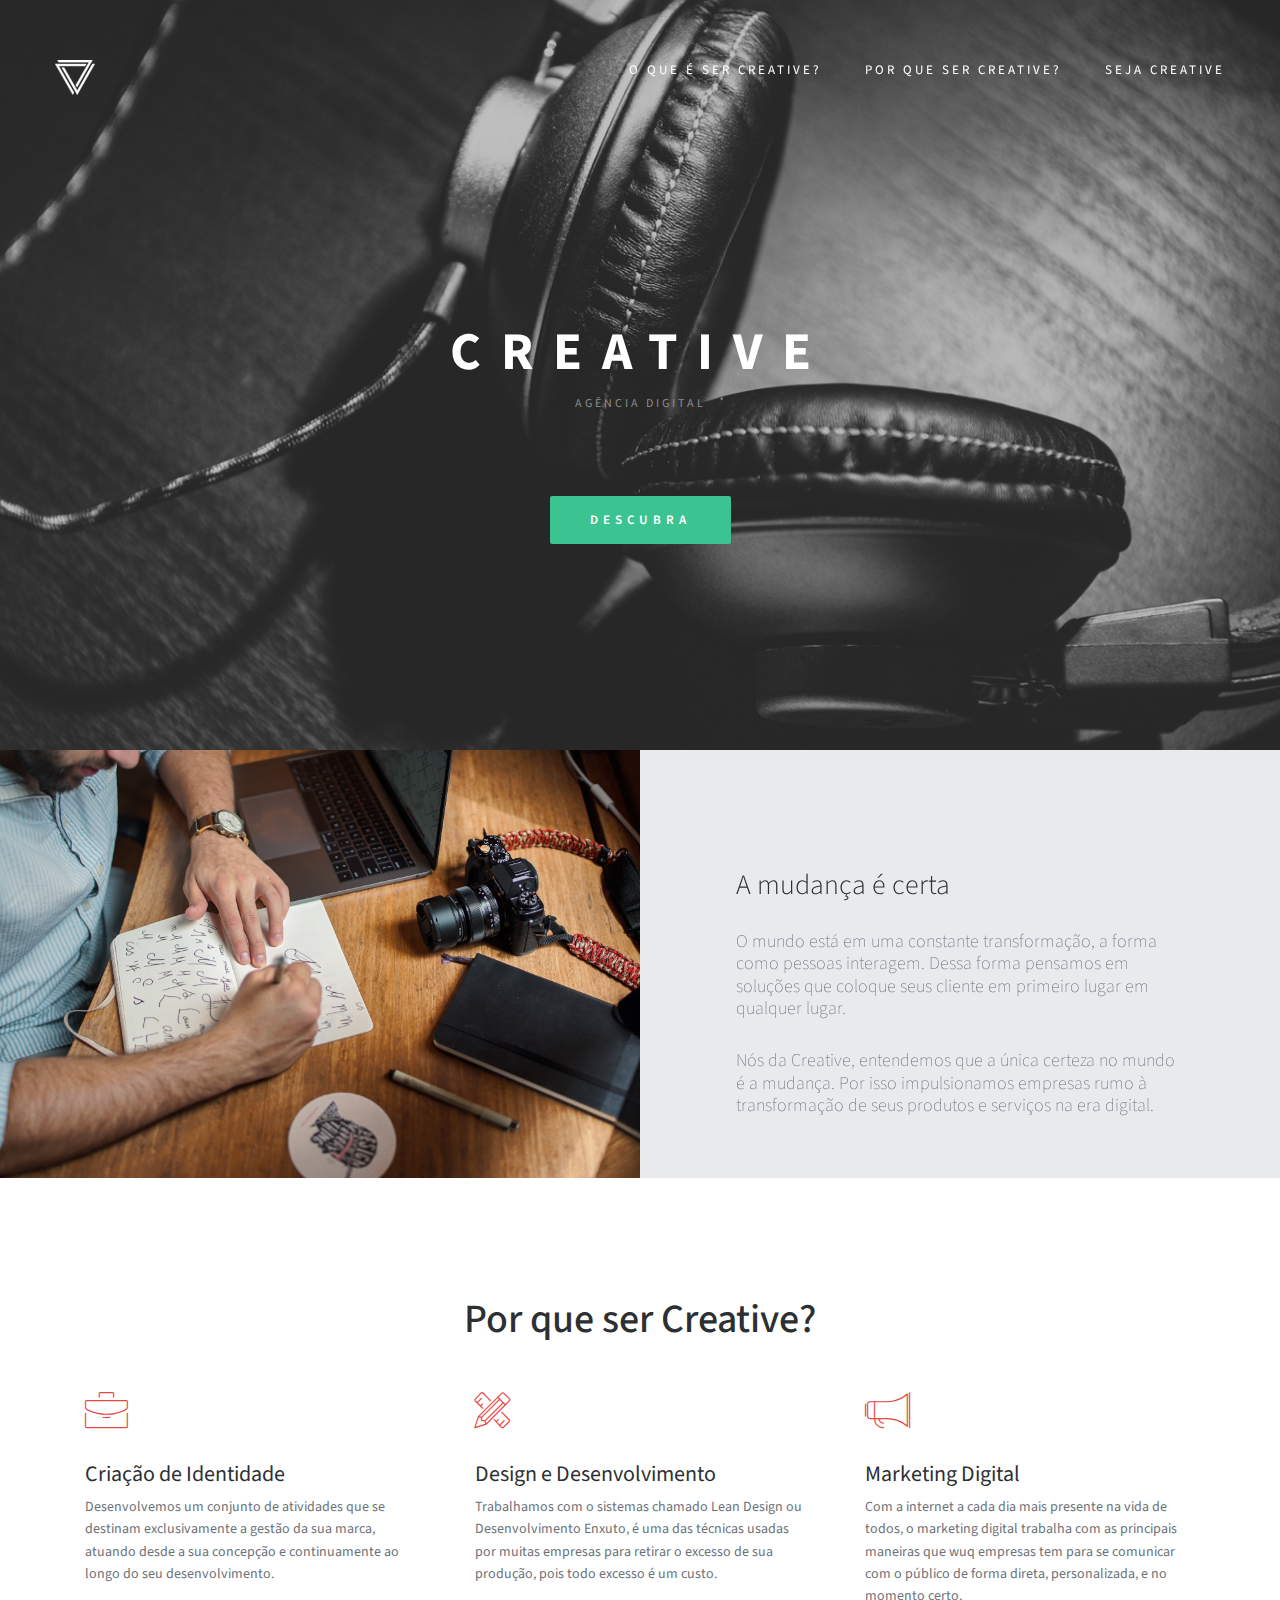
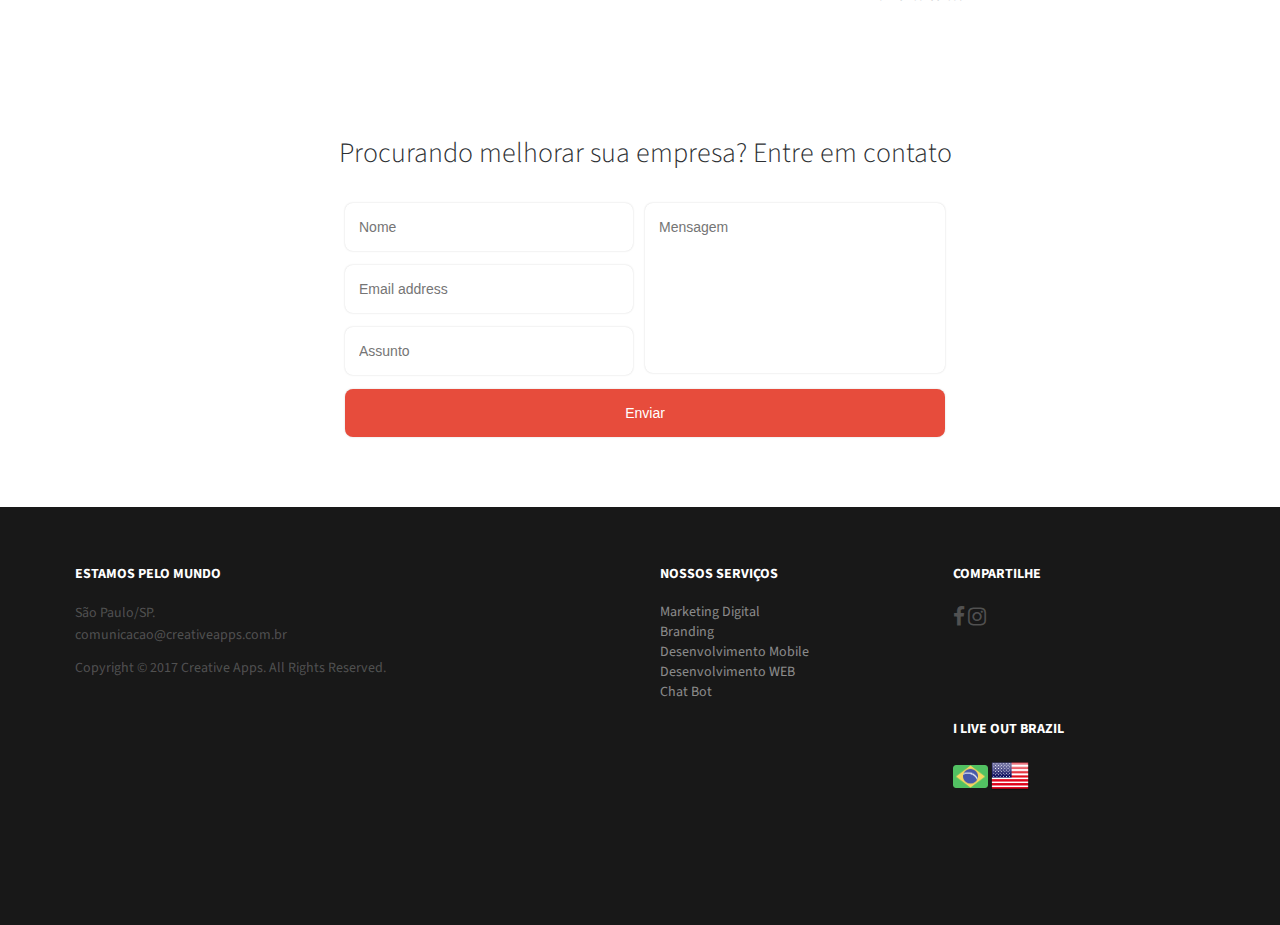
==== BR/index.html @ 1ba0bdad "Criação dos textos" ====
<!doctype html>
<!--[if lt IE 7]>      <html class="no-js lt-ie9 lt-ie8 lt-ie7" lang=""> <![endif]-->
<!--[if IE 7]>         <html class="no-js lt-ie9 lt-ie8" lang=""> <![endif]-->
<!--[if IE 8]>         <html class="no-js lt-ie9" lang=""> <![endif]-->
<!--[if gt IE 8]><!-->
<html class="no-js" lang="pt">
<!--<![endif]-->
<head>
<title>Creative Apps</title>
<meta charset="utf-8">
<meta name="description" content="">
<meta name="keywords" content="software, mobile, portfolio, creativa,android, ios,clean, app, desenvolvimento, programas">
<meta name="viewport" content="width=device-width, initial-scale=1">
<link rel="stylesheet" href="css/bootstrap.min.css">
<link rel="stylesheet" href="css/flexslider.css">
<link rel="stylesheet" href="css/jquery.fancybox.css">
<link rel="stylesheet" href="css/main.css">
<link rel="stylesheet" href="css/responsive.css">
<link rel="stylesheet" href="css/animate.min.css">
<link rel="stylesheet" href="css/font-icon.css">
<link rel="stylesheet" href="https://maxcdn.bootstrapcdn.com/font-awesome/4.4.0/css/font-awesome.min.css">
<!-- FACEBOOK TAGS -->
<meta property="og:locale" content="pt">
<meta property="og:url" content="http://www.creativeapps.com.br">
<meta property="og:title" content="Seja Creative">
<meta property="og:site_name" content="Creative Apps">
<meta property="og:description" content="O tutorial para compartilhar o conteúdo do seu site de forma eficaz.">
<meta property="og:type" content="website">

<!-- END FACEBOOK TAGS -->

</head>

<body>
<!-- header section -->
<section class="banner" role="banner">
  <!--header navigation -->
  <header id="header">
    <div class="header-content clearfix"> <a class="logo" href="#top"><img src="images/logo.png" alt=""></a>
      <nav class="navigation" role="navigation">
        <ul class="primary-nav">
          <li><a href="#intro">O que é ser Creative?</a></li>
          <li><a href="#services">Por que ser Creative?</a></li>
          <li><a href="#contact">Seja Creative</a></li>
        </ul>
      </nav>
      <a href="#" class="nav-toggle">Menu<span></span></a> </div>
  </header>
  <!--header navigation -->
  <!-- banner text -->
  <div class="container">
    <div class="col-md-10 col-md-offset-1">
      <div class="banner-text text-center">
        <h1><b>C</b>REATIVE</h1>
        <p>Agência Digital</p>
        <nav role="navigation"> <a href="#intro" class="btn btn-large">Descubra</a> </div></nav>
      </div>
      <!-- banner text -->
    </div>
  </div>
</section>
<!-- header section -->
<!-- about section -->
<section id="intro" class="section intro no-padding">
  <div class="container-fluid">
    <div class="row no-gutter">
      <div class="flexslider">
        <ul class="slides">
          <li>
            <div class="col-md-6">
              <div class="avatar"> <img src="images/intro-img1.jpg" alt="" class="img-responsive"> </div>
            </div>
            <div class="col-md-6">
              <blockquote>
                <h3>A mudança é certa</h3>
                <p>O mundo está em uma constante transformação, a forma como pessoas interagem.
                  Dessa forma pensamos em soluções que coloque seus cliente em primeiro lugar em qualquer lugar. </p>
                  <p>Nós da Creative, entendemos que a única certeza no mundo é a mudança. Por isso impulsionamos empresas rumo à transformação de seus produtos e serviços na era digital.</p>
              </blockquote>
            </div>
          </li>
        </ul>
      </div>
    </div>
  </div>
</section>
<!-- about section -->

<!-- services section -->
<section id="services" class="services service-section">
  <div class="col-md-8 col-md-offset-2 text-center">
    <h2>Por que ser Creative?</h2>
    <br>
    <br>
  </div>
  <div class="container">

    <div class="row">
      <div class="col-md-4 col-sm-6 services"> <span class="icon icon-briefcase"></span>
        <div class="services-content">
          <h4>Criação de Identidade</h4>
          <p>Desenvolvemos um conjunto de atividades que se destinam exclusivamente a gestão da sua marca, atuando desde a sua concepção e continuamente ao longo do seu desenvolvimento.</p>
        </div>
      </div>
      <div class="col-md-4 col-sm-6 services"> <span class="icon icon-tools"></span>
        <div class="services-content">
          <h4>Design e Desenvolvimento</h4>
          <p>Trabalhamos com o sistemas chamado Lean Design ou Desenvolvimento Enxuto, é uma das técnicas usadas por muitas empresas para retirar o excesso de sua produção, pois todo excesso é um custo.</p>
        </div>
      </div>
      <div class="col-md-4 col-sm-6 services"> <span class="icon icon-megaphone"></span>
        <div class="services-content">
          <h4>Marketing Digital</h4>
          <p>Com a internet a cada dia mais presente na vida de todos, o marketing digital trabalha com as principais maneiras que wuq empresas tem para se comunicar com o público de forma direta, personalizada, e no momento certo.</p>
        </div>
      </div>
    </div>
  </div>
</section>
<!-- services section -->
<!-- Get a quote section -->
<section id="contact" class="section quote">
  <div class="container">
    <div class="col-md-8 col-md-offset-2 text-center">
      <h3>Procurando melhorar sua empresa? Entre em contato</h3>
      <form  action="mail.php" method="post" class="cf">
          <div class="half left cf">
            <input type="text" id="input-name" placeholder="Nome" name="name" required>
            <input type="email" id="input-email" placeholder="Email address" name="email" required>
            <input type="text" id="input-subject" placeholder="Assunto" name="subject" required>
          </div>
          <div class="half right cf">
            <textarea name="message" type="text" id="input-message" placeholder="Mensagem" name="message" required></textarea>
          </div>
          <input type="submit" value="Enviar" id="input-submit">
      </form>
    </div>
</section>
<!-- Get a quote section -->
<!-- Footer section -->
<footer class="footer">
  <div class="footer-top section">
    <div class="container">
      <div class="row">
        <div class="footer-col col-md-6">
          <h5>Estamos pelo Mundo</h5>
          <p>São Paulo/SP.<br>
            comunicacao@creativeapps.com.br</p>
          <p>Copyright © 2017 Creative Apps. All Rights Reserved.</p>
        </div>
        <div class="footer-col col-md-3">
          <h5>Nossos Serviços</h5>
          <p>
          <ul>
            <li><a href="#">Marketing Digital</a></li>
            <li><a href="#">Branding</a></li>
            <li><a href="#">Desenvolvimento Mobile</a></li>
            <li><a href="#">Desenvolvimento WEB</a></li>
            <li><a href="#">Chat Bot</a></li>
          </ul>
          </p>
        </div>
        <div class="footer-col col-md-3">
          <h5>Compartilhe</h5>
          <ul class="footer-share">
            <li><a href="https://www.facebook.com/creativeappss/"><i class="fa fa-facebook"></i></a></li>
            <li><a href="https://www.instagram.com/creativeapps_/"><i class="fa fa-instagram"></i></a></li>
          </ul>
        </div>
        <div class="footer-col col-md-3">
          <h5>I live out Brazil</h5>
          <ul class="footer-share">
            <li><a href="http://creativeapps.com.br">
                  <img src="images/brazil.png"style="width:35px;height:23px;border:0;">
            </a></li>

            <li><a href="http://creativeapps.com.br/US/index.html">
                  <img src="images/usa.png"style="width:38px;height:38px;border:0;">
            </a></li>
          </ul>
        </div>
      </div>
    </div>
  </div>
  <!-- footer top -->

</footer>
<!-- Footer section -->
<!-- JS FILES -->
<script src="https://ajax.googleapis.com/ajax/libs/jquery/1.11.3/jquery.min.js"></script>
<script src="js/bootstrap.min.js"></script>
<script src="js/jquery.flexslider-min.js"></script>
<script src="js/jquery.fancybox.pack.js"></script>
<script src="js/retina.min.js"></script>
<script src="js/modernizr.js"></script>
<script src="js/main.js"></script>
</body>
</html>
---- BR/css/main.css ----
/* ------------------------------------------------------------------------------
	Template Name: Flosix
	Author: Designstub
	Author URI: http://www.designstub.com



/* ------------------------------------------------------------------------------
	Typography
-------------------------------------------------------------------------------*/

@import url(http://fonts.googleapis.com/css?family=Source%20Sans%20Pro:300,400,500,600,700);
p {
	font-size: 14px;
	line-height: 22.4px;
	color: #6c7279;
}
h1 {
	font-size: 65px;
	color: #2d3033;
}
h2 {
	font-size: 40px;
	color: #2d3033;
}
h3 {
	font-size: 28px;
	color: #2d3033;
	font-weight: 300;
}
h4 {
	font-size: 22px;
	color: #2d3033;
	font-weight: 400;
}
h5 {
	font-size: 14px;
	color: #2d3033;
	text-transform: uppercase;
	font-weight: 700;
}
.btn {
	background-color: #3bc492;
	color: #fff;
	font-size: 13px;
	font-weight: 600;
	letter-spacing: 5px;
	border: 0;
	-moz-border-radius: 2px;
	-webkit-border-radius: 2px;
	border-radius: 2px;
	display: inline-block;
	text-transform: uppercase;
}
.btn:hover, .btn:focus {
	background-color: #3d3d3d;
	color: #fff;
}
.btn-large {
	padding: 15px 40px;
}
/* ------------------------------------------------------------------------------
	Global Styles
-------------------------------------------------------------------------------*/
a {
	color: #FFF;
}
a:hover, a:focus {
	text-decoration: none;
	-moz-transition: background-color, color, 0.3s;
	-o-transition: background-color, color, 0.3s;
	-webkit-transition: background-color, color, 0.3s;
	transition: background-color, color, 0.3s;
}
body {
	font-family: "Source Sans Pro";
	font-weight: 400;
	color: #6c7279;
}
ul, ol {
	margin: 0;
	padding: 0;
}
ul li {
	list-style: none;
}
.section {
	padding: 0 0 50px 10px;
}
.no-padding {
	padding: 0;
}
.no-gutter [class*=col-] {
	padding-right: 0;
	padding-left: 0;
}
.space {
	margin-top: 60px;
}
/* ------------------------------------------------------------------------------
	 Header
-------------------------------------------------------------------------------*/
#header {
	position: fixed;
	width: 100%;
	z-index: 999;
}
#header .header-content {
	margin: 0 auto;
	max-width: 1170px;
	padding: 60px 0;
	width: 100%;
	-moz-transition: padding 0.3s;
	-o-transition: padding 0.3s;
	-webkit-transition: padding 0.3s;
	transition: padding 0.3s;
}
#header .logo {
	float: left;
}
#header.fixed {
	background-color: rgba(0, 0, 0, 1);
}
#header.fixed .header-content {
	border-bottom: 0;
	padding: 25px 0;
}
#header.fixed .nav-toggle {
	top: 18px;
}
.navigation.open {
	opacity: 0.9;
	visibility: visible;
	-moz-transition: opacity 0.5s;
	-o-transition: opacity 0.5s;
	-webkit-transition: opacity 0.5s;
	transition: opacity 0.5s;
}
.navigation {
	float: right;
}
.navigation li {
	display: inline-block;
}
.navigation a {
	color: white;
	font-size: 13px;
	font-weight: 400;
	margin-left: 40px;
	letter-spacing: 3px;
	text-transform: uppercase;
}
.navigation a:hover, .navigation a.active {
	color: #fff;
}
.nav-toggle {
	display: none;
	height: 44px;
	overflow: hidden;
	position: fixed;
	right: 5%;
	text-indent: 100%;
	top: 32px;
	white-space: nowrap;
	width: 44px;
	z-index: 99999;
	-moz-transition: all 0.3s;
	-o-transition: all 0.3s;
	-webkit-transition: all 0.3s;
	transition: all 0.3s;
}
.nav-toggle:before, .nav-toggle:after {
	border-radius: 50%;
	content: "";
	height: 100%;
	left: 0;
	position: absolute;
	top: 0;
	width: 100%;
	-moz-transform: translateZ(0);
	-ms-transform: translateZ(0);
	-webkit-transform: translateZ(0);
	transform: translateZ(0);
	-moz-backface-visibility: hidden;
	-webkit-backface-visibility: hidden;
	backface-visibility: hidden;
	-moz-transition-property: -moz-transform;
	-o-transition-property: -o-transform;
	-webkit-transition-property: -webkit-transform;
	transition-property: transform;
}
.nav-toggle:before {
	background-color: #e84545;
	-moz-transform: scale(1);
	-ms-transform: scale(1);
	-webkit-transform: scale(1);
	transform: scale(1);
	-moz-transition-duration: 0.3s;
	-o-transition-duration: 0.3s;
	-webkit-transition-duration: 0.3s;
	transition-duration: 0.3s;
}
.nav-toggle:after {
	background-color: #e84545;
	-moz-transform: scale(0);
	-ms-transform: scale(0);
	-webkit-transform: scale(0);
	transform: scale(0);
	-moz-transition-duration: 0s;
	-o-transition-duration: 0s;
	-webkit-transition-duration: 0s;
	transition-duration: 0s;
}
.nav-toggle span {
	background-color: #fff;
	bottom: auto;
	display: inline-block;
	height: 3px;
	left: 50%;
	position: absolute;
	right: auto;
	top: 50%;
	width: 18px;
	z-index: 10;
	-moz-transform: translateX(-50%) translateY(-50%);
	-ms-transform: translateX(-50%) translateY(-50%);
	-webkit-transform: translateX(-50%) translateY(-50%);
	transform: translateX(-50%) translateY(-50%);
}
.nav-toggle span:before, .nav-toggle span:after {
	background-color: #fff;
	content: "";
	height: 100%;
	position: absolute;
	right: 0;
	top: 0;
	width: 100%;
	-moz-transform: translateZ(0);
	-ms-transform: translateZ(0);
	-webkit-transform: translateZ(0);
	transform: translateZ(0);
	-moz-backface-visibility: hidden;
	-webkit-backface-visibility: hidden;
	backface-visibility: hidden;
	-moz-transition: -moz-transform 0.3s;
	-o-transition: -o-transform 0.3s;
	-webkit-transition: -webkit-transform 0.3s;
	transition: transform 0.3s;
}
.nav-toggle span:before {
	-moz-transform: translateY(-6px) rotate(0deg);
	-ms-transform: translateY(-6px) rotate(0deg);
	-webkit-transform: translateY(-6px) rotate(0deg);
	transform: translateY(-6px) rotate(0deg);
}
.nav-toggle span:after {
	-moz-transform: translateY(6px) rotate(0deg);
	-ms-transform: translateY(6px) rotate(0deg);
	-webkit-transform: translateY(6px) rotate(0deg);
	transform: translateY(6px) rotate(0deg);
}
.nav-toggle.close-nav:before {
	-moz-transform: scale(0);
	-ms-transform: scale(0);
	-webkit-transform: scale(0);
	transform: scale(0);
}
.nav-toggle.close-nav:after {
	-moz-transform: scale(1);
	-ms-transform: scale(1);
	-webkit-transform: scale(1);
	transform: scale(1);
}
.nav-toggle.close-nav span {
	background-color: rgba(255, 255, 255, 0);
}
.nav-toggle.close-nav span:before, .nav-toggle.close-nav span:after {
	background-color: #fff;
}
.nav-toggle.close-nav span:before {
	-moz-transform: translateY(0) rotate(45deg);
	-ms-transform: translateY(0) rotate(45deg);
	-webkit-transform: translateY(0) rotate(45deg);
	transform: translateY(0) rotate(45deg);
}
.nav-toggle.close-nav span:after {
	-moz-transform: translateY(0) rotate(-45deg);
	-ms-transform: translateY(0) rotate(-45deg);
	-webkit-transform: translateY(0) rotate(-45deg);
	transform: translateY(0) rotate(-45deg);
}
/* ------------------------------------------------------------------------------
	 Banner
-------------------------------------------------------------------------------*/

.banner {
	background-image: url(../images/banner.jpg);
	background-position: center top;
	background-repeat: no-repeat;
	-moz-background-size: cover;
	-o-background-size: cover;
	-webkit-background-size: cover;
	background-size: cover;
	min-height: 750px;
}
.banner-btn {
	opacity: 0.5;
}
.banner-text {
	padding-top: 33%;
}
.banner-text h1 {
	color: #fff;
	font-family: "Source Sans Pro";
	font-size: 53px;
	letter-spacing: 20px;
	font-weight: 700;
	text-transform: uppercase;
}
.banner-text p {
	color: #8d8d8d;
	font-size: 12px;
	font-weight: 400;
	letter-spacing: 3px;
	line-height: 24px;
	margin-top: 10px;
	margin-bottom: 80px;
	text-transform: uppercase;
}


/* ------------------------------------------------------------------------------
	 Intro
-------------------------------------------------------------------------------*/
.intro {
	background-color: #e9eaed;
	position: relative;
}
.intro blockquote {
	border: 0;
	margin: 0;
	padding: 100px 15% 0;
}
.intro h1 {
	color: #000;
	font: 50px "Source Sans Pro";
}
.intro p {
	color: #6c7279;
	display: block;
	font-size: 18px;
	font-style: normal;
	font-weight: 100;
	font-family: arial;
	margin-top: 30px;
	font-family: "Source Sans Pro";
	}
/* ------------------------------------------------------------------------------
	 Services
-------------------------------------------------------------------------------*/
.service-section {
	padding-top: 100px;
}
.services {
	margin-bottom: 50px;
}
.services-content {
	padding: 0 15px;
	margin-top: 30px;
}
.services .icon {
	color: #e84545;
	font-size: 36px;
	padding-left: 15px;
}

/* ------------------------------------------------------------------------------
	 Footer
-------------------------------------------------------------------------------*/
.footer {
	text-align: left;
}
.footer-top {
	background-color: #181818;
	padding-top: 50px;
}
.footer-bottom {
	background-color: #313454;
	padding: 20px 0;
}
.footer .footer-col {
	margin-bottom: 80px;
}
.footer h5 {
	color: #fff;
}
.footer h5 {
	margin-bottom: 20px;
}
.footer p {
	color: rgba(255, 255, 255, 0.25);
}
.footer a {
	color: rgba(255, 255, 255, 0.50);
}
.footer a:hover {
	color: #e84545;
}
.footer .footer-share {
	margin-top: 0;
}
.footer .footer-share li {
	display: inline-block;
	float: none;
}
.footer .footer-share a {
	border: none;
	font-size: 21px;
	color: rgba(255, 255, 255, 0.25);
}
.footer .fa-heart {
	color: #e84545;
	font-size: 11px;
	margin: 0 2px;
}

/*
	Form
*/

form {
  max-width: 600px;
  text-align: center;
  margin: 20px auto;

}
form input, form textarea {
  border: 0;
  outline: 0;
  padding: 1em;
  -moz-border-radius: 8px;
  -webkit-border-radius: 8px;
  border-radius: 8px;
  display: block;
  width: 100%;
  margin-top: 1em;
  font-family: 'Merriweather', sans-serif;
  -moz-box-shadow: 0 1px 1px rgba(0, 0, 0, 0.1);
  -webkit-box-shadow: 0 1px 1px rgba(0, 0, 0, 0.1);
  box-shadow: 0 1px 1px rgba(0, 0, 0, 0.1);
  resize: none;
}

form input, form textarea {
  -moz-box-shadow: 0 0px 2px #d3d3d3 !important;
  -webkit-box-shadow: 0 0px 2px #d3d3d3 !important;
  box-shadow: 0 0px 2px #d3d3d3 !important;
}


form input:focus, form textarea:focus {
  -moz-box-shadow: 0 0px 2px #e74c3c !important;
  -webkit-box-shadow: 0 0px 2px #e74c3c !important;
  box-shadow: 0 0px 2px #e74c3c !important;
}
form #input-submit {
  color: white;
  background: #e74c3c;
  cursor: pointer;
}
form #input-submit:hover {
  -moz-box-shadow: 0 1px 1px 1px rgba(170, 170, 170, 0.6);
  -webkit-box-shadow: 0 1px 1px 1px rgba(170, 170, 170, 0.6);
  box-shadow: 0 1px 1px 1px rgba(170, 170, 170, 0.6);
}
form textarea {
  height: 170px;
}

.half {
  float: left;
  width: 48%;
  margin-bottom: 1em;
}

.right {
  width: 50%;
}

.left {
  margin-right: 2%;
}

@media (max-width: 480px) {
  .half {
    width: 100%;
    float: none;
    margin-bottom: 0;
  }
}
/* Clearfix */
.cf:before,
.cf:after {
  content: " ";
  /* 1 */
  display: table;
  /* 2 */
}

.cf:after {
  clear: both;
}
---- BR/css/responsive.css ----
@media screen and (max-width: 1024px) {
#header .header-content {
	width: 90%;
}
.nav-toggle {
	display: block;
}
.navigation {
	position: fixed;
	background-color: #000;
	width: 100%;
	height: 100%;
	top: 0;
	left: 0;
	z-index: 99999;
	visibility: hidden;
	opacity: 0;
	-webkit-transition: opacity 0.5s, visibility 0s 0.5s;
	transition: opacity 0.5s, visibility 0s 0.5s;
}
.navigation .primary-nav {
	position: relative;
	top: 45%;
	-moz-transform: translateY(-45%);
	-ms-transform: translateY(-45%);
	-webkit-transform: translateY(-45%);
	transform: translateY(-45%);
}
.navigation li {
	display: block;
	margin-bottom: 20px;
}
.navigation a {
	display: block;
	font-size: 25px;
	margin: 0;
	text-align: center;
}
.person {
	margin: 0 auto 50px;
}
.person-content {
	text-align: center;
}
.person .social-icons li {
	display: inline-block;
	float: none;
	margin-bottom: 5px;
}
.testimonials blockquote {
	padding: 20px 5% 0;
}
.testimonials p {
	font-size: 14px;
}
.flex-control-nav {
	bottom: 20px;
}
}
@media screen and (max-width: 768px) {
.banner-text {
	padding-top: 30%;
}
.banner-text h1 {
	font-size: 42px;
}
.banner-text p {
	font-size: 18px;
}
.flexslider {
	padding-bottom: 80px;
}
.flex-control-nav {
	width: 100%;
}
.footer .footer-col {
	margin-bottom: 50px;
}
}
@media screen and (max-width: 640px) {
.banner-text {
	padding-top: 35%;
}
}
@media screen and (max-width: 480px) {
.banner-text {
	padding-top: 45%;
}
.banner-text h1 {
	font-size: 32px;
}
}
@media screen and (max-width: 320px) {
.banner-text {
	padding-top: 55%;
}
.testimonials blockquote {
	padding: 20px 5% 0;
}
.testimonials p {
	font-size: 14px;
}
}
---- BR/css/font-icon.css ----
/* ==========================================================================
	Font Icon (http://www.elegantthemes.com/blog/freebie-of-the-week/free-line-style-icons)
========================================================================== */
@font-face {
  font-family: "elegant-theme-line";
  src: url('../fonts/elegant-theme-line.ttf?1439850014') format('truetype'), url('../fonts/elegant-theme-line.eot?1439850014') format('embedded-opentype'), url('../fonts/elegant-theme-line.svg?1439850014') format('svg'), url('../fonts/elegant-theme-line.woff?1439850014') format('woff'); }
.icon {
  font-family: 'elegant-theme-line';
  speak: none;
  font-style: normal;
  font-weight: normal;
  font-variant: normal;
  text-transform: none;
  line-height: 1;
  /* Better Font Rendering =========== */
  -webkit-font-smoothing: antialiased;
  -moz-osx-font-smoothing: grayscale; }

.icon-mobile:before {
  content: "\e000"; }

.icon-laptop:before {
  content: "\e001"; }

.icon-desktop:before {
  content: "\e002"; }

.icon-tablet:before {
  content: "\e003"; }

.icon-phone:before {
  content: "\e004"; }

.icon-document:before {
  content: "\e005"; }

.icon-documents:before {
  content: "\e006"; }

.icon-search:before {
  content: "\e007"; }

.icon-clipboard:before {
  content: "\e008"; }

.icon-newspaper:before {
  content: "\e009"; }

.icon-notebook:before {
  content: "\e00a"; }

.icon-book-open:before {
  content: "\e00b"; }

.icon-browser:before {
  content: "\e00c"; }

.icon-calendar:before {
  content: "\e00d"; }

.icon-presentation:before {
  content: "\e00e"; }

.icon-picture:before {
  content: "\e00f"; }

.icon-pictures:before {
  content: "\e010"; }

.icon-video:before {
  content: "\e011"; }

.icon-camera:before {
  content: "\e012"; }

.icon-printer:before {
  content: "\e013"; }

.icon-toolbox:before {
  content: "\e014"; }

.icon-briefcase:before {
  content: "\e015"; }

.icon-wallet:before {
  content: "\e016"; }

.icon-gift:before {
  content: "\e017"; }

.icon-bargraph:before {
  content: "\e018"; }

.icon-grid:before {
  content: "\e019"; }

.icon-expand:before {
  content: "\e01a"; }

.icon-focus:before {
  content: "\e01b"; }

.icon-edit:before {
  content: "\e01c"; }

.icon-adjustments:before {
  content: "\e01d"; }

.icon-ribbon:before {
  content: "\e01e"; }

.icon-hourglass:before {
  content: "\e01f"; }

.icon-lock:before {
  content: "\e020"; }

.icon-megaphone:before {
  content: "\e021"; }

.icon-shield:before {
  content: "\e022"; }

.icon-trophy:before {
  content: "\e023"; }

.icon-flag:before {
  content: "\e024"; }

.icon-map:before {
  content: "\e025"; }

.icon-puzzle:before {
  content: "\e026"; }

.icon-basket:before {
  content: "\e027"; }

.icon-envelope:before {
  content: "\e028"; }

.icon-streetsign:before {
  content: "\e029"; }

.icon-telescope:before {
  content: "\e02a"; }

.icon-gears:before {
  content: "\e02b"; }

.icon-key:before {
  content: "\e02c"; }

.icon-paperclip:before {
  content: "\e02d"; }

.icon-attachment:before {
  content: "\e02e"; }

.icon-pricetags:before {
  content: "\e02f"; }

.icon-lightbulb:before {
  content: "\e030"; }

.icon-layers:before {
  content: "\e031"; }

.icon-pencil:before {
  content: "\e032"; }

.icon-tools:before {
  content: "\e033"; }

.icon-tools-2:before {
  content: "\e034"; }

.icon-scissors:before {
  content: "\e035"; }

.icon-paintbrush:before {
  content: "\e036"; }

.icon-magnifying-glass:before {
  content: "\e037"; }

.icon-circle-compass:before {
  content: "\e038"; }

.icon-linegraph:before {
  content: "\e039"; }

.icon-mic:before {
  content: "\e03a"; }

.icon-strategy:before {
  content: "\e03b"; }

.icon-beaker:before {
  content: "\e03c"; }

.icon-caution:before {
  content: "\e03d"; }

.icon-recycle:before {
  content: "\e03e"; }

.icon-anchor:before {
  content: "\e03f"; }

.icon-profile-male:before {
  content: "\e040"; }


.icon-profile-female:before {
  content: "\e041"; }

.icon-bike:before {
  content: "\e042"; }

.icon-wine:before {
  content: "\e043"; }

.icon-hotairballoon:before {
  content: "\e044"; }

.icon-globe:before {
  content: "\e045"; }

.icon-genius:before {
  content: "\e046"; }

.icon-map-pin:before {
  content: "\e047"; }

.icon-dial:before {
  content: "\e048"; }

.icon-chat:before {
  content: "\e049"; }

.icon-heart:before {
  content: "\e04a"; }

.icon-cloud:before {
  content: "\e04b"; }

.icon-upload:before {
  content: "\e04c"; }

.icon-download:before {
  content: "\e04d"; }

.icon-target:before {
  content: "\e04e"; }

.icon-hazardous:before {
  content: "\e04f"; }

.icon-piechart:before {
  content: "\e050"; }

.icon-speedometer:before {
  content: "\e051"; }

.icon-global:before {
  content: "\e052"; }

.icon-compass:before {
  content: "\e053"; }

.icon-lifesaver:before {
  content: "\e054"; }

.icon-clock:before {
  content: "\e055"; }

.icon-aperture:before {
  content: "\e056"; }

.icon-quote:before {
  content: "\e057"; }

.icon-scope:before {
  content: "\e058"; }

.icon-alarmclock:before {
  content: "\e059"; }

.icon-refresh:before {
  content: "\e05a"; }

.icon-happy:before {
  content: "\e05b"; }

.icon-sad:before {
  content: "\e05c"; }

.icon-facebook:before {
  content: "\e05d"; }

.icon-twitter:before {
  content: "\e05e"; }

.icon-googleplus:before {
  content: "\e05f"; }

.icon-rss:before {
  content: "\e060"; }

.icon-tumblr:before {
  content: "\e061"; }

.icon-linkedin:before {
  content: "\e062"; }

.icon-dribbble:before {
  content: "\e063"; }
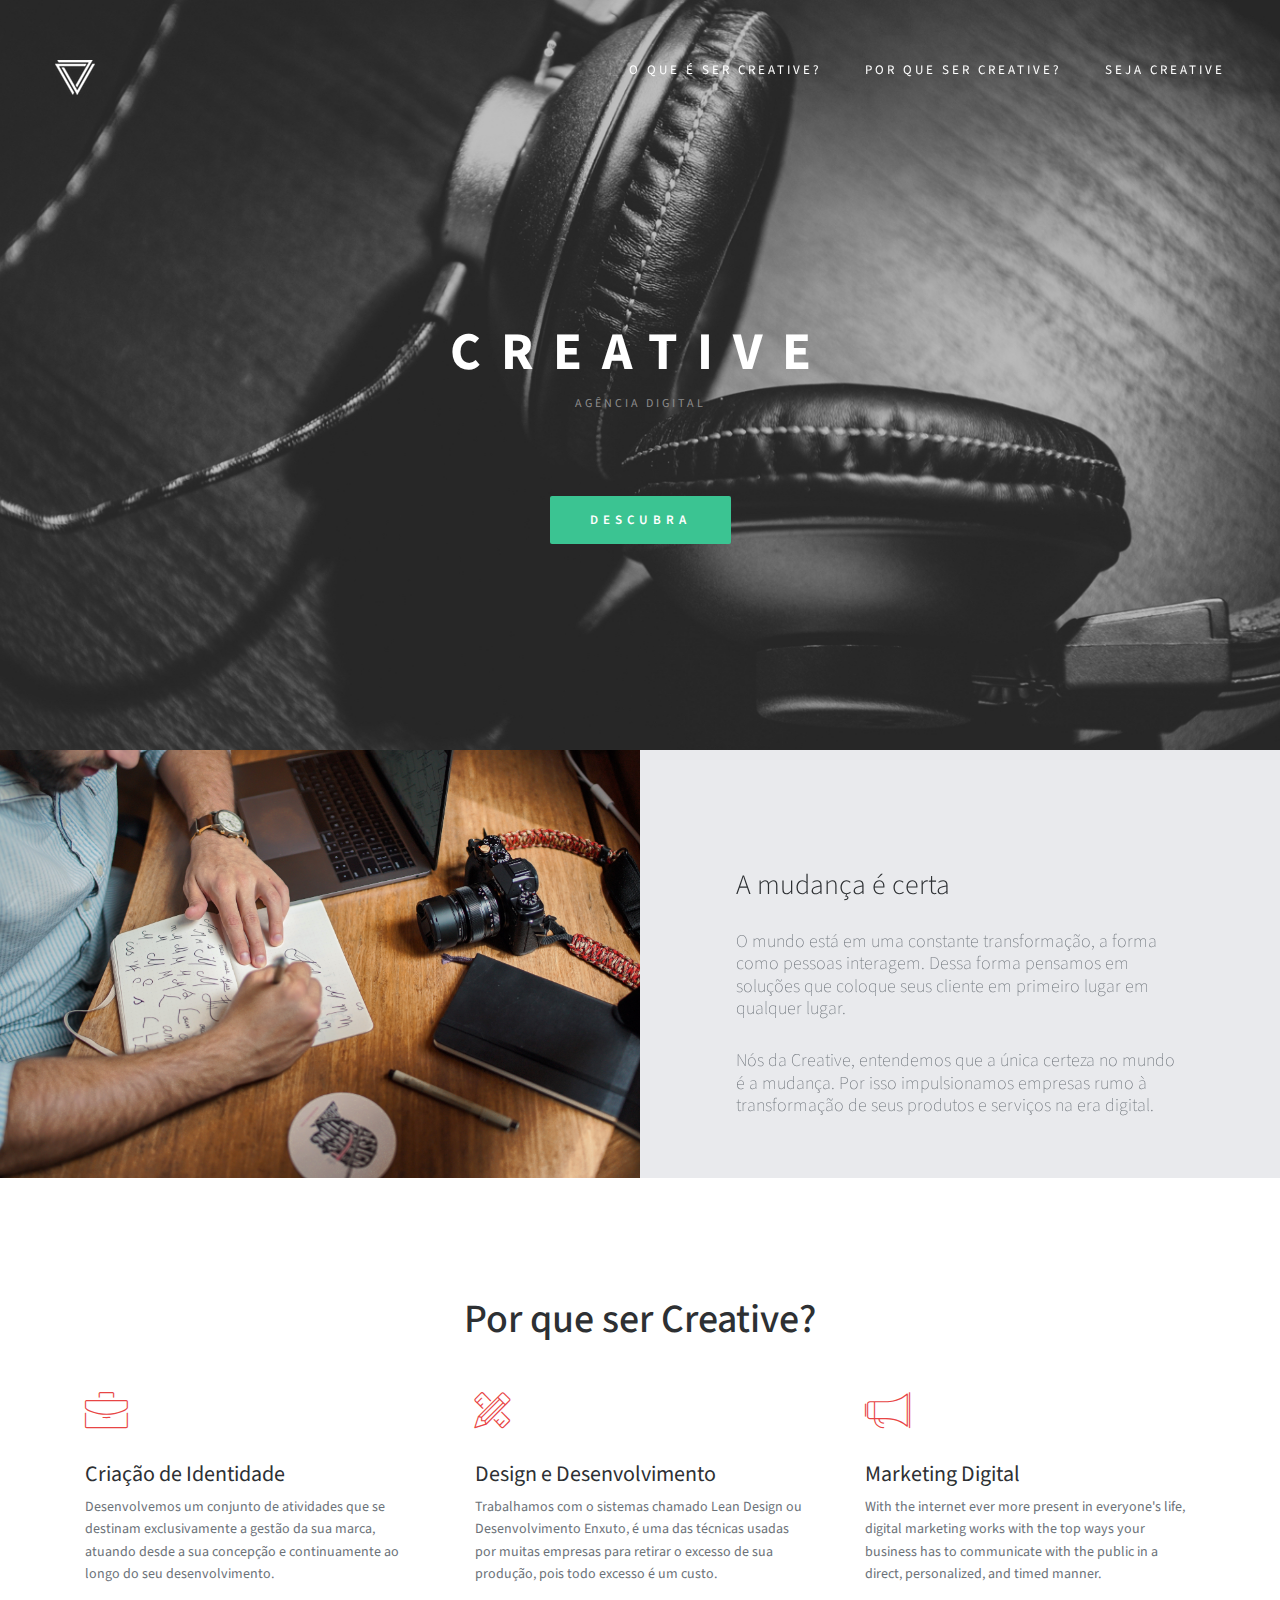
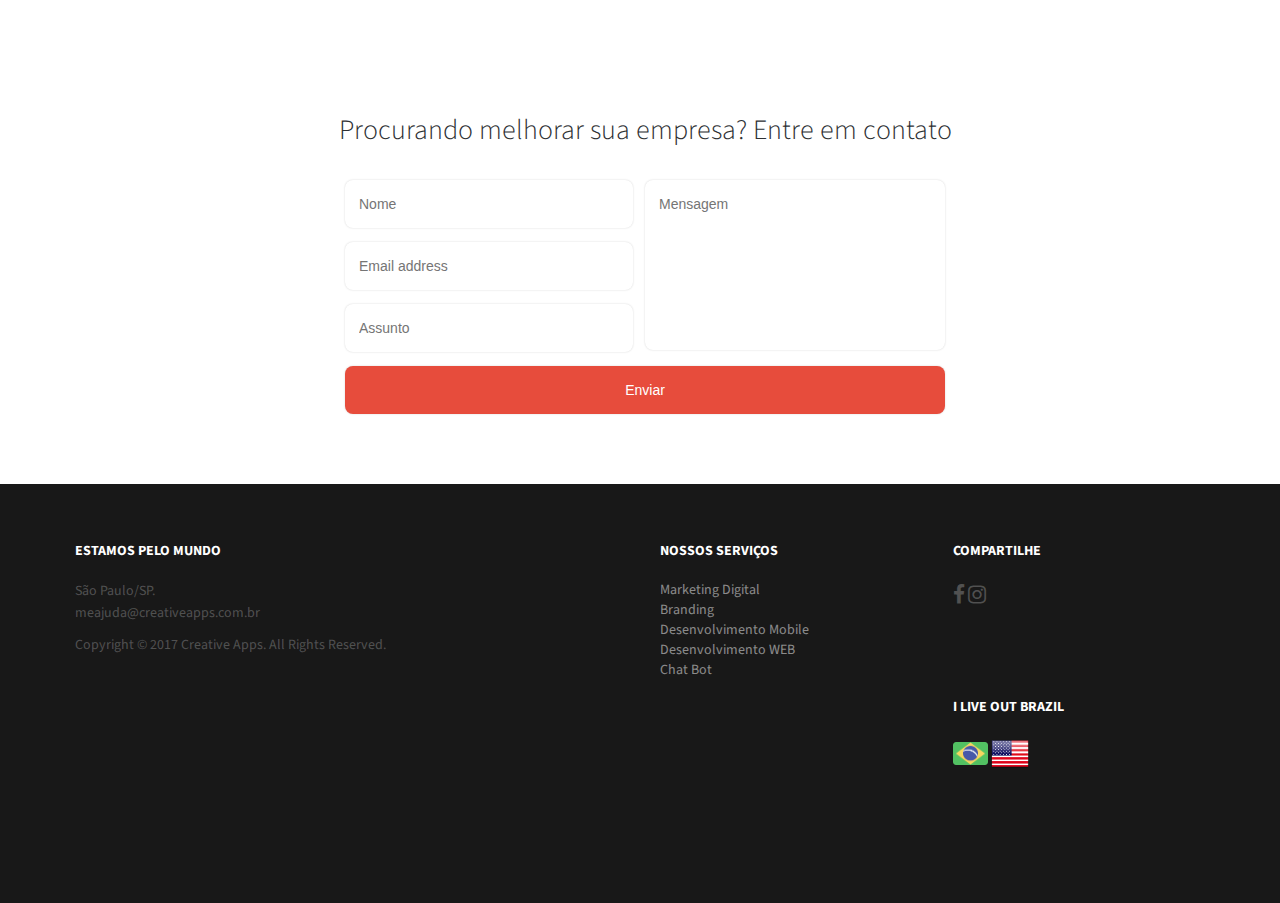
==== commit 38674fe8: "Versão do site em ingles finalizada" ====
--- a/BR/index.html
+++ b/BR/index.html
@@ -21,7 +21,7 @@
 <link rel="stylesheet" href="https://maxcdn.bootstrapcdn.com/font-awesome/4.4.0/css/font-awesome.min.css">
 <!-- FACEBOOK TAGS -->
 <meta property="og:locale" content="pt">
-<meta property="og:url" content="http://www.creativeapps.com.br">
+<meta property="og:url" content="http://creativeapps.com.br/BR/index.html">
 <meta property="og:title" content="Seja Creative">
 <meta property="og:site_name" content="Creative Apps">
 <meta property="og:description" content="O tutorial para compartilhar o conteúdo do seu site de forma eficaz.">
@@ -111,7 +111,7 @@
       <div class="col-md-4 col-sm-6 services"> <span class="icon icon-megaphone"></span>
         <div class="services-content">
           <h4>Marketing Digital</h4>
-          <p>Com a internet a cada dia mais presente na vida de todos, o marketing digital trabalha com as principais maneiras que wuq empresas tem para se comunicar com o público de forma direta, personalizada, e no momento certo.</p>
+          <p>With the internet ever more present in everyone's life, digital marketing works with the top ways your business has to communicate with the public in a direct, personalized, and timed manner.</p>
         </div>
       </div>
     </div>
@@ -145,7 +145,7 @@
         <div class="footer-col col-md-6">
           <h5>Estamos pelo Mundo</h5>
           <p>São Paulo/SP.<br>
-            comunicacao@creativeapps.com.br</p>
+            meajuda@creativeapps.com.br</p>
           <p>Copyright © 2017 Creative Apps. All Rights Reserved.</p>
         </div>
         <div class="footer-col col-md-3">
@@ -170,7 +170,7 @@
         <div class="footer-col col-md-3">
           <h5>I live out Brazil</h5>
           <ul class="footer-share">
-            <li><a href="http://creativeapps.com.br">
+            <li><a href="http://creativeapps.com.br/BR/index.html">
                   <img src="images/brazil.png"style="width:35px;height:23px;border:0;">
             </a></li>
 
